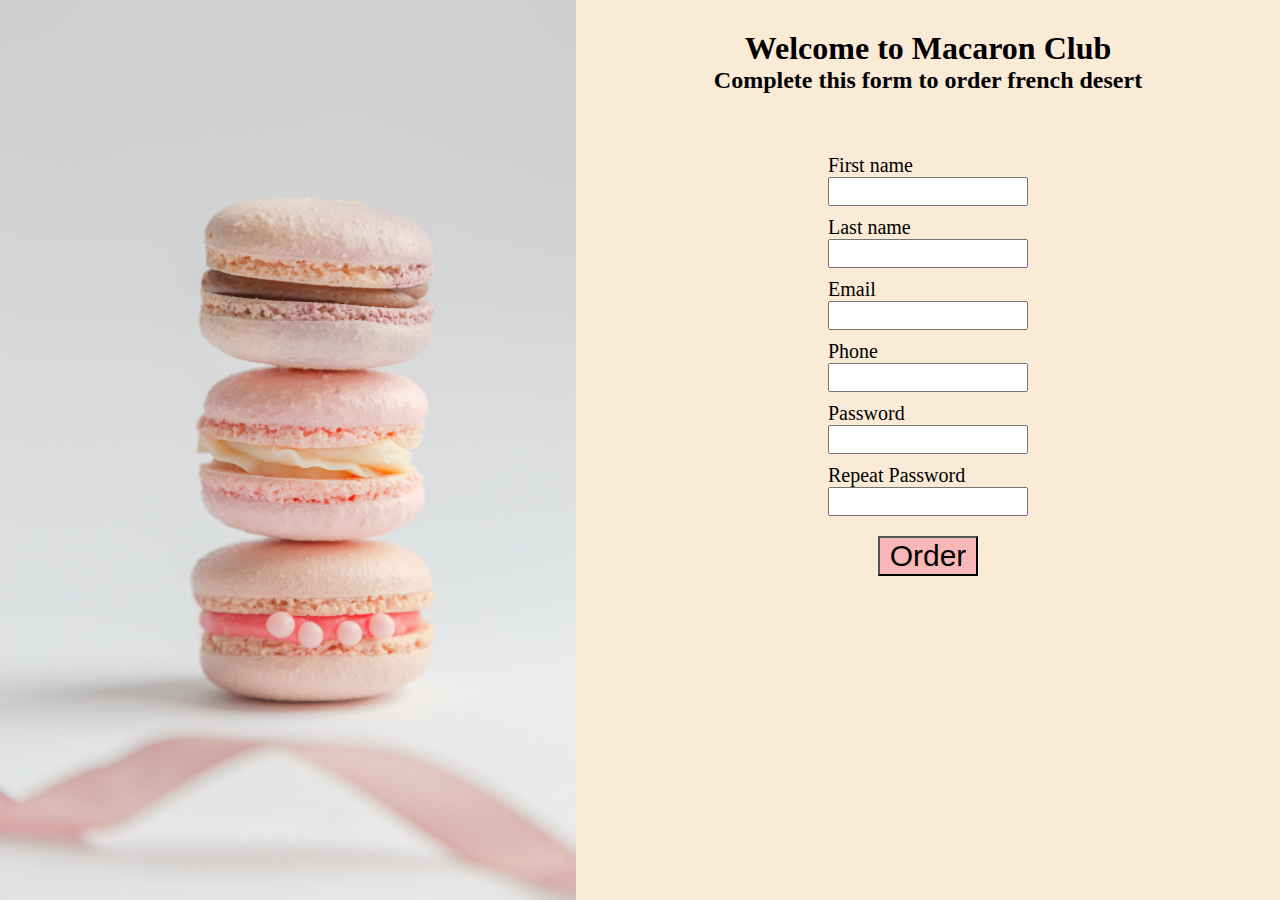
==== index.html @ 5d63fbb5 "add files" ====
<!DOCTYPE html>
<html lang="en">
<head>
    <meta charset="UTF-8">
    <meta name="viewport" content="width=device-width, initial-scale=1.0">
   <link rel="stylesheet" href="styles.css">
    <title>Sign up form</title>
</head>
<body>
   <div class="wrapper">
    <div class="background"></div>
   <div class="form">
       <div class="heading"> <h1>Welcome to Macaron Club</h1>
        <h2>Complete this form to order french desert</h2></div>
        <form action="post">
 <div class=item><label for="first_name">First name</label>
            <input type="text" id="first_name"></div>
            <div class=item><label for="last_name">Last name</label>
            <input type="text" id="last_name"></div>
           
            <div class=item><label for="email">Email</label>
            <input type="email" id="email"></div>
            <div class=item><label for="phone">Phone</label>
            <input type="tel" id="phone"></div>
            
            <div class=item><label for="pswd">Password</label>
            <input type="password" id="pswd"></div>
            <div class=item> <label for="repear_pswd">Repeat Password</label>
            <input type="password">
            
            <button>Order</button>
        </form>
   </div>
   </div>
</body>
</html>
---- styles.css ----
*{
    box-sizing: border-box;
    margin:0;
  
   
   
}

.wrapper{ 
 display:flex;

}

.background{
    background-image: url("background.jpg");
width:45%;
    background-size: cover;
    height:100vh;
}
h1,h1{
    text-align: center;
    margin-top:30px;
}
.form{
    margin:30px;
   display: flex;
   flex-direction: column;
  align-items: center;
  flex:1;
  gap:30px;
  background-color: antiquewhite;
  margin:0;
  

}

form{
    display:flex;
flex-direction: column;

  padding-top:30px;
    font-size: 20px;
    gap: 10px;
   
}



input{
    width: 200px;
    font-size:20px;
}

label{
    width:200px;
}

.item{
    display:flex;
   flex-direction:column;
}
button{
background-color: rgb(249, 184, 184);
    margin-top:20px;
font-size: 30px;
width:100px;
align-self: center;
}
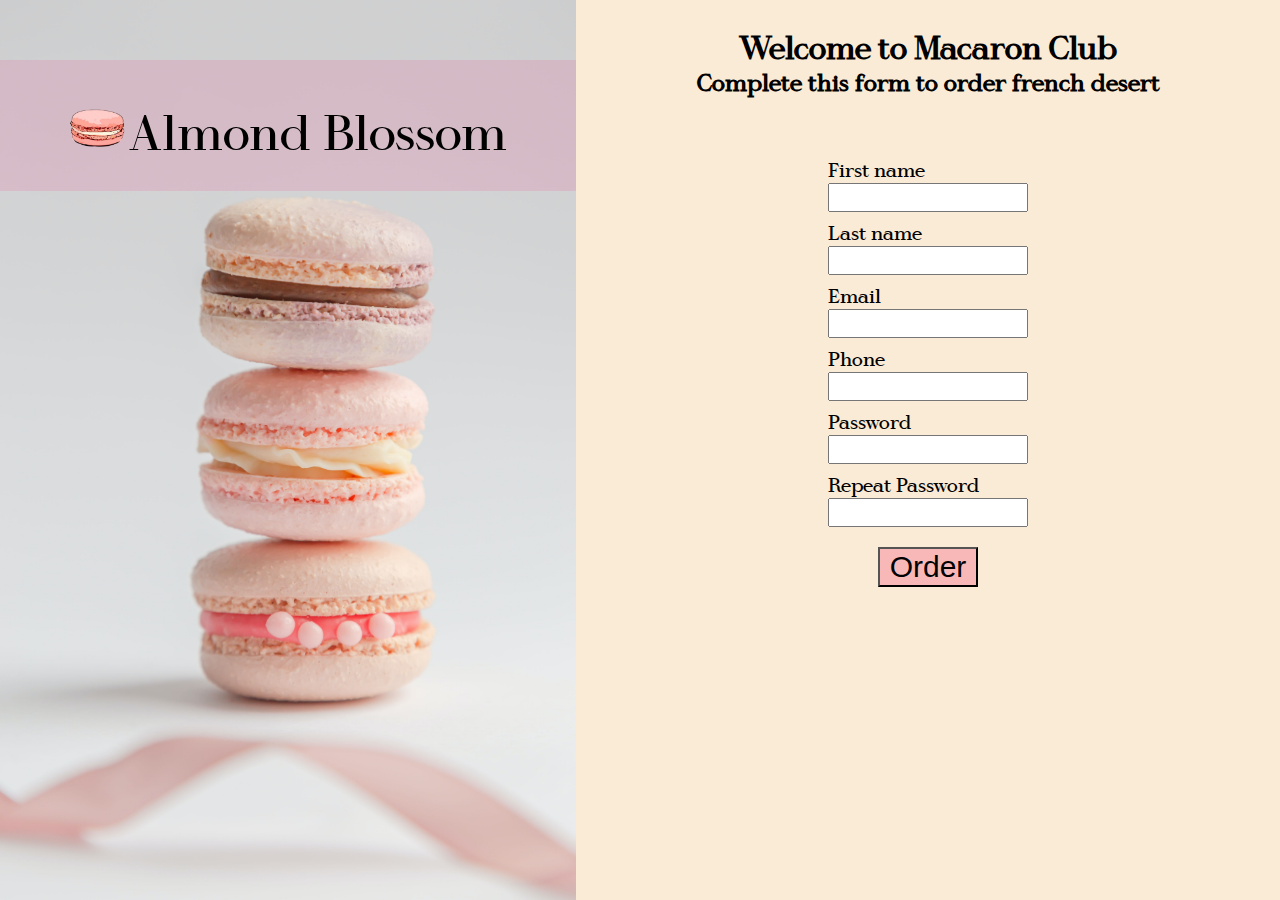
==== commit 7eef96e9: "add logo" ====
--- a/index.html
+++ b/index.html
@@ -8,6 +8,8 @@
 </head>
 <body>
    <div class="wrapper">
+    <div class="logo">
+        <img src="/macaron logo.png"width=60px; alt="pink macaron">Almond Blossom</div>
     <div class="background"></div>
    <div class="form">
        <div class="heading"> <h1>Welcome to Macaron Club</h1>
--- a/styles.css
+++ b/styles.css
@@ -11,8 +11,24 @@
 
 }
 
+img{
+    margin-top: 20px;
+}
+.logo{
+    text-align: center;
+    margin-top:60px;
+    padding-top: 25px;
+    padding-bottom: 25px;
+    width:45%;
+    position:absolute;
+    font-size: 50px;
+    font-family: 'harmonymedium';
+    background-color:rgba(256,0,100,10%);
+    
+}
 .background{
     background-image: url("background.jpg");
+   
 width:45%;
     background-size: cover;
     height:100vh;
@@ -23,6 +39,7 @@
 }
 .form{
     margin:30px;
+    font-family: 'harmonymedium';
    display: flex;
    flex-direction: column;
   align-items: center;
@@ -68,3 +85,11 @@
 }
 
 
+@font-face {
+    font-family: 'harmonymedium';
+    src: url('/font/harmony_personal_use-webfont.woff2') format('woff2'),
+         url('/font/harmony_personal_use-webfont.woff') format('woff');
+    font-weight: normal;
+    font-style: normal;
+
+}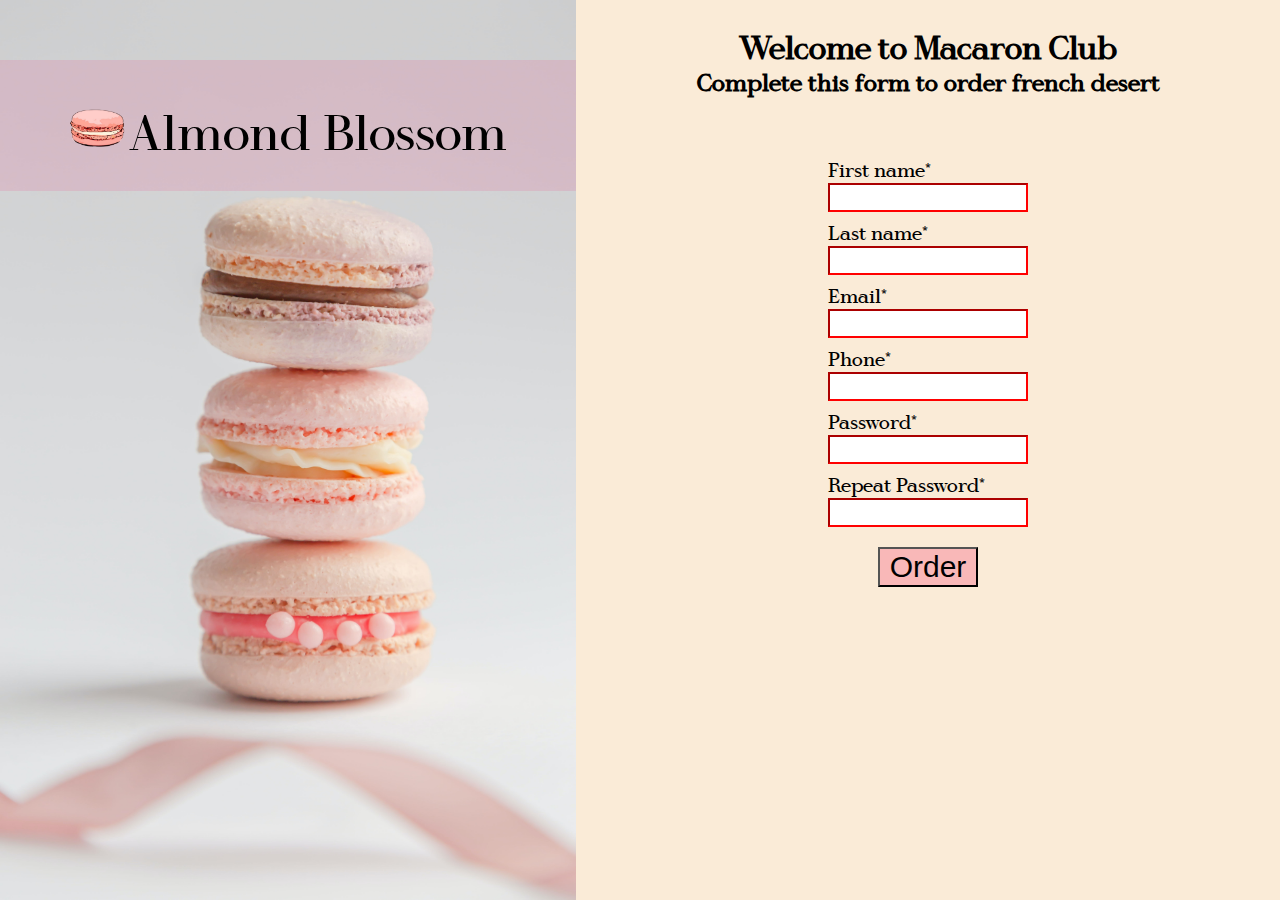
==== commit 0842cb61: "add valid invalid" ====
--- a/index.html
+++ b/index.html
@@ -15,20 +15,20 @@
        <div class="heading"> <h1>Welcome to Macaron Club</h1>
         <h2>Complete this form to order french desert</h2></div>
         <form action="post">
- <div class=item><label for="first_name">First name</label>
-            <input type="text" id="first_name"></div>
-            <div class=item><label for="last_name">Last name</label>
-            <input type="text" id="last_name"></div>
+ <div class=item><label for="first_name">First name*</label>
+            <input type="text" id="first_name"required></div>
+            <div class=item><label for="last_name">Last name*</label>
+            <input type="text" id="last_name" required></div>
            
-            <div class=item><label for="email">Email</label>
-            <input type="email" id="email"></div>
-            <div class=item><label for="phone">Phone</label>
-            <input type="tel" id="phone"></div>
+            <div class=item><label for="email">Email*</label>
+            <input type="email" id="email" required></div>
+            <div class=item><label for="phone">Phone*</label>
+            <input type="tel" id="phone" required></div>
             
-            <div class=item><label for="pswd">Password</label>
-            <input type="password" id="pswd"></div>
-            <div class=item> <label for="repear_pswd">Repeat Password</label>
-            <input type="password">
+            <div class=item><label for="pswd" >Password*</label>
+            <input type="password" id="pswd"required></div>
+            <div class=item> <label for="repear_pswd">Repeat Password*</label>
+            <input type="password"required>
             
             <button>Order</button>
         </form>
--- a/styles.css
+++ b/styles.css
@@ -68,6 +68,13 @@
     font-size:20px;
 }
 
+input:invalid {
+    border-color: red;
+  }
+
+  input:valid {
+    border-color: green;
+  }
 label{
     width:200px;
 }
